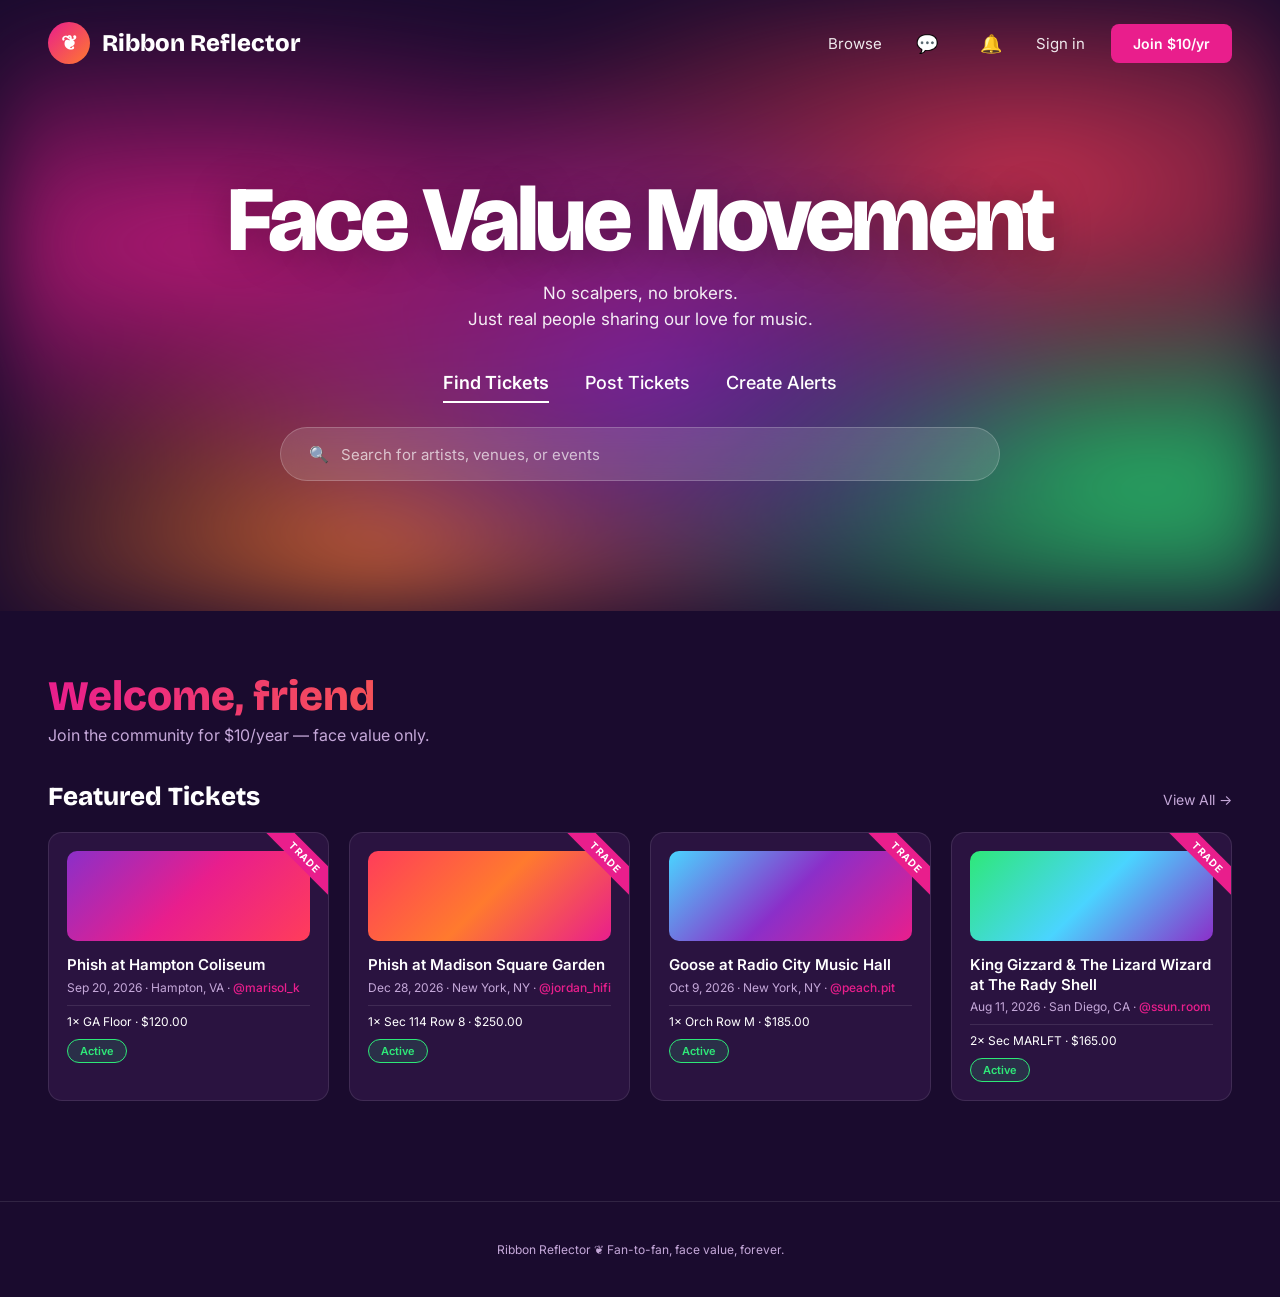
==== index.html @ a53579f6 "Fix index.html filename" ====
<!DOCTYPE html>
<html lang="en"><head><meta charset="UTF-8"><meta name="viewport" content="width=device-width,initial-scale=1">
<title>Ribbon Reflector — Face Value Movement</title>
<link href="https://fonts.googleapis.com/css2?family=Bricolage+Grotesque:wght@400;600;800&family=Inter:wght@400;500;600&display=swap" rel="stylesheet">
<link rel="stylesheet" href="styles.css">
</head><body>
<div id="app"></div>
<script src="app.js"></script>
</body></html>
---- styles.css ----
:root{--bg:#1a0b2e;--magenta:#e91e8c;--purple:#8b2fc9;--red:#ff3d5a;--orange:#ff7a2e;--green:#2ee878;--cyan:#4ad4ff;--muted:#c5a8d9;--card:#2a1340;--line:#ffffff1a}
*{box-sizing:border-box;margin:0;padding:0}
body{background:var(--bg);color:#fff;font-family:'Inter',sans-serif;min-height:100vh}
.hero-wrap{position:relative;overflow:hidden}
.hero-wrap::before{content:"";position:absolute;inset:0;background:radial-gradient(ellipse at 15% 40%,var(--magenta) 0%,transparent 45%),radial-gradient(ellipse at 50% 60%,var(--purple) 0%,transparent 50%),radial-gradient(ellipse at 80% 30%,var(--red) 0%,transparent 40%),radial-gradient(ellipse at 90% 80%,var(--green) 0%,transparent 35%),radial-gradient(ellipse at 30% 90%,var(--orange) 0%,transparent 35%);opacity:0.75;filter:blur(40px)}
header{position:relative;z-index:10;padding:22px 48px;display:flex;justify-content:space-between;align-items:center}
.logo{display:flex;align-items:center;gap:12px;font-family:'Bricolage Grotesque',sans-serif;font-weight:800;font-size:24px;cursor:pointer}
.logo-mark{width:42px;height:42px;border-radius:50%;background:linear-gradient(135deg,var(--magenta),var(--orange));display:grid;place-items:center;font-size:20px}
nav.top{display:flex;gap:26px;align-items:center;font-size:15px}
nav.top a{color:#fff;text-decoration:none;cursor:pointer;opacity:0.9}
nav.top a:hover,nav.top a.active{opacity:1;text-decoration:underline;text-underline-offset:6px}
.icon-btn{width:38px;height:38px;display:grid;place-items:center;font-size:18px;cursor:pointer}
.avatar{width:40px;height:40px;border-radius:50%;background:linear-gradient(135deg,var(--green),var(--cyan));border:2px solid #fff;cursor:pointer}
.post-btn{background:var(--magenta);color:#fff;border:none;padding:11px 22px;border-radius:8px;font-weight:600;cursor:pointer;font-family:inherit;font-size:14px}
.hero{position:relative;z-index:5;text-align:center;padding:90px 40px 130px}
.hero h1{font-family:'Bricolage Grotesque',sans-serif;font-weight:800;font-size:92px;line-height:0.95;letter-spacing:-0.04em;text-shadow:0 4px 40px rgba(0,0,0,0.3)}
.hero .tag{margin-top:18px;font-size:17px;opacity:0.92;line-height:1.5}
.hero-tabs{margin-top:40px;display:flex;justify-content:center;gap:36px;font-size:18px;font-weight:500}
.hero-tabs a{color:#fff;cursor:pointer;padding-bottom:8px;border-bottom:2px solid transparent}
.hero-tabs a.active{border-color:#fff;font-weight:600}
.search{max-width:720px;margin:24px auto 0;background:#ffffff22;backdrop-filter:blur(10px);border:1px solid #ffffff33;border-radius:999px;padding:16px 28px;display:flex;align-items:center;gap:12px}
.search input{background:transparent;border:none;outline:none;color:#fff;flex:1;font-family:inherit;font-size:15px}
.search input::placeholder{color:#ffffffaa}
.body-section{background:var(--bg);padding:60px 48px 40px;position:relative;z-index:6}
.greeting{font-family:'Bricolage Grotesque',sans-serif;font-size:42px;font-weight:800;background:linear-gradient(90deg,var(--magenta),var(--orange),var(--green));-webkit-background-clip:text;background-clip:text;color:transparent}
.greeting-sub{color:var(--muted);margin-top:4px;margin-bottom:36px}
.section-head{display:flex;justify-content:space-between;align-items:baseline;margin-bottom:20px}
.section-head h2{font-family:'Bricolage Grotesque',sans-serif;font-size:26px;font-weight:800}
.section-head a{color:var(--muted);font-size:14px;cursor:pointer}
.grid{display:grid;grid-template-columns:repeat(4,1fr);gap:20px}
.grid.g3{grid-template-columns:repeat(3,1fr)}
.card{background:var(--card);border:1px solid var(--line);border-radius:14px;padding:18px;position:relative;overflow:hidden;cursor:pointer;transition:all .2s}
.card:hover{transform:translateY(-3px);border-color:var(--magenta)}
.card .thumb{width:100%;height:90px;border-radius:10px;margin-bottom:14px;background:linear-gradient(135deg,var(--purple),var(--magenta),var(--red))}
.card:nth-child(4n+2) .thumb{background:linear-gradient(135deg,var(--red),var(--orange),var(--magenta))}
.card:nth-child(4n+3) .thumb{background:linear-gradient(135deg,var(--cyan),var(--purple),var(--magenta))}
.card:nth-child(4n) .thumb{background:linear-gradient(135deg,var(--green),var(--cyan),var(--purple))}
.ribbon{position:absolute;top:14px;right:-22px;background:var(--magenta);color:#fff;font-size:10px;font-weight:700;padding:4px 26px;transform:rotate(45deg);letter-spacing:0.1em}
.card h3{font-size:15px;font-weight:600;line-height:1.3;margin-bottom:4px}
.card .meta{font-size:12px;color:var(--muted);line-height:1.5}
.card .detail{font-size:12px;margin-top:8px;padding-top:8px;border-top:1px solid var(--line)}
.pill{display:inline-block;margin-top:10px;padding:4px 12px;border-radius:999px;font-size:11px;font-weight:600}
.pill.green{background:#2ee87822;color:var(--green);border:1px solid var(--green)}
.pill.blue{background:#4ad4ff22;color:var(--cyan);border:1px solid var(--cyan)}
.pill.red{background:#ff3d5a22;color:var(--red);border:1px solid var(--red)}
.pill.gray{background:#ffffff11;color:var(--muted);border:1px solid var(--line)}
.pill.orange{background:#ff7a2e22;color:var(--orange);border:1px solid var(--orange)}
.sub-page{padding:60px 48px;max-width:1100px;margin:0 auto}
.sub-page h2{font-family:'Bricolage Grotesque',sans-serif;font-size:48px;font-weight:800;margin-bottom:8px;background:linear-gradient(90deg,var(--magenta),var(--orange));-webkit-background-clip:text;background-clip:text;color:transparent}
.sub-page .mono{color:var(--muted);font-size:13px;margin-bottom:32px;display:block;letter-spacing:0.1em;text-transform:uppercase}
.field{margin-bottom:18px}
.field label{display:block;font-size:11px;letter-spacing:0.1em;text-transform:uppercase;margin-bottom:8px;color:var(--muted)}
.field input,.field select,.field textarea{width:100%;padding:13px 16px;background:#ffffff0a;border:1px solid var(--line);border-radius:8px;color:#fff;font-family:inherit;font-size:15px}
.field input:focus,.field select:focus,.field textarea:focus{outline:none;border-color:var(--magenta)}
.field textarea{resize:vertical;min-height:80px}
.field-row{display:grid;grid-template-columns:1fr 1fr;gap:14px}
.btn{background:var(--magenta);color:#fff;border:none;padding:13px 26px;border-radius:8px;font-family:inherit;font-size:15px;font-weight:600;cursor:pointer}
.btn:hover{background:#ff2d9a}
.btn.ghost{background:transparent;border:1px solid var(--line)}
.btn.gold{background:linear-gradient(135deg,var(--orange),var(--magenta))}
.btn.wide{width:100%}
.btn.sm{padding:8px 14px;font-size:13px}
.two-col{display:grid;grid-template-columns:1fr 1fr;gap:24px}
.panel{background:var(--card);border:1px solid var(--line);border-radius:14px;padding:24px}
.panel h4{font-size:11px;letter-spacing:0.1em;text-transform:uppercase;color:var(--magenta);margin-bottom:14px}
.status{display:grid;grid-template-columns:repeat(4,1fr);gap:10px;margin:24px 0}
.status-step{text-align:center;padding:16px 10px;border-radius:10px;background:var(--card);border:1px solid var(--line);font-size:13px}
.status-step.done{background:linear-gradient(135deg,var(--magenta),var(--purple));border-color:transparent}
.status-step.active{background:linear-gradient(135deg,var(--orange),var(--red));border-color:transparent}
.status-step .mono{display:block;font-size:10px;opacity:0.8;margin-bottom:4px}
.msg{padding:11px 15px;margin-bottom:10px;max-width:75%;font-size:14px;border-radius:14px}
.msg.them{background:#ffffff11}
.msg.me{background:var(--magenta);margin-left:auto}
.chat-input{display:flex;gap:10px;margin-top:14px}
.chat-input input{flex:1;padding:12px 16px;background:#ffffff0a;border:1px solid var(--line);border-radius:999px;color:#fff;font-family:inherit}
.notice{padding:14px 18px;background:linear-gradient(90deg,#e91e8c22,#ff7a2e22);border:1px solid var(--magenta);border-radius:10px;font-size:13px;margin-bottom:20px}
.actions{margin-top:28px;display:flex;gap:12px;flex-wrap:wrap}
.stars{font-size:30px;color:var(--orange);cursor:pointer;letter-spacing:4px;margin:12px 0}
.review-card{background:var(--card);border:1px solid var(--line);border-radius:12px;padding:22px;margin-bottom:14px}
.review-card .stars-static{color:var(--orange);font-size:15px;margin:6px 0 10px}
.review-card p{font-size:14px;color:var(--muted);font-style:italic;line-height:1.5}
footer{text-align:center;padding:40px;color:var(--muted);font-size:12px;border-top:1px solid var(--line);margin-top:60px}
.auth{max-width:460px;margin:60px auto;background:var(--card);border:1px solid var(--line);border-radius:16px;padding:40px}
.auth h2{font-size:38px;margin-bottom:6px}
.auth p.lead{color:var(--muted);font-size:14px;margin-bottom:24px}
.auth-switch{text-align:center;margin-top:18px;color:var(--muted);font-size:13px}
.auth-switch a{color:var(--magenta);cursor:pointer;font-weight:600}
.checkout-grid{display:grid;grid-template-columns:1.3fr 1fr;gap:28px;margin-top:20px}
.plan-card{background:linear-gradient(135deg,#e91e8c33,#ff7a2e22);border:1px solid var(--magenta);border-radius:16px;padding:28px}
.plan-card h3{font-family:'Bricolage Grotesque';font-size:26px;font-weight:800;margin-bottom:6px}
.plan-card .price{font-family:'Bricolage Grotesque';font-size:56px;font-weight:800;margin:14px 0 6px;line-height:1}
.plan-card .price small{font-size:16px;font-weight:400;color:var(--muted)}
.plan-card ul{list-style:none;margin-top:18px;padding:0}
.plan-card li{padding:8px 0;font-size:14px;border-top:1px solid var(--line)}
.plan-card li::before{content:"✦ ";color:var(--orange)}
.card-brand{display:flex;justify-content:space-between;align-items:center;margin-bottom:14px}
.card-brand .mono{color:var(--muted);font-size:11px;letter-spacing:0.15em;text-transform:uppercase}
.stripe-logo{font-family:'Bricolage Grotesque';font-weight:800;color:#635bff;background:#fff;padding:3px 10px;border-radius:4px;font-size:12px}
.tabs{display:flex;gap:4px;border-bottom:1px solid var(--line);margin-bottom:30px;overflow-x:auto}
.tab{padding:14px 22px;background:transparent;border:none;color:var(--muted);font-family:inherit;font-size:14px;font-weight:600;cursor:pointer;border-bottom:2px solid transparent;white-space:nowrap}
.tab.active{color:#fff;border-color:var(--magenta)}
.empty{text-align:center;padding:60px 20px;color:var(--muted);border:1px dashed var(--line);border-radius:14px}
.empty h3{color:#fff;margin-bottom:8px;font-family:'Bricolage Grotesque';font-size:22px}
.list-row{background:var(--card);border:1px solid var(--line);border-radius:12px;padding:20px;margin-bottom:12px;display:flex;justify-content:space-between;align-items:center;gap:20px}
.list-row .info{flex:1}
.list-row h4{font-size:16px;font-weight:600;margin-bottom:4px}
.list-row .sub{color:var(--muted);font-size:13px}
.upload{border:2px dashed var(--line);border-radius:12px;padding:30px;text-align:center;cursor:pointer;transition:border-color .2s;background:#ffffff05}
.upload:hover{border-color:var(--magenta)}
.upload.has-file{border-color:var(--green);border-style:solid}
.upload .icon{font-size:36px;margin-bottom:8px}
.upload p{color:var(--muted);font-size:13px}
.upload strong{color:#fff}
/* Filter bar */
.filter-bar{display:flex;gap:10px;flex-wrap:wrap;background:var(--card);border:1px solid var(--line);border-radius:14px;padding:14px;margin-bottom:24px;align-items:center}
.filter-bar input,.filter-bar select{background:#ffffff0a;border:1px solid var(--line);border-radius:8px;color:#fff;padding:10px 14px;font-family:inherit;font-size:14px;min-width:120px}
.filter-bar input.search-big{flex:1;min-width:200px}
.filter-bar input:focus,.filter-bar select:focus{outline:none;border-color:var(--magenta)}
.filter-bar .clear{color:var(--muted);cursor:pointer;font-size:13px;padding:8px 12px}
.filter-bar .clear:hover{color:#fff}
.result-count{color:var(--muted);font-size:13px;margin-bottom:14px}
/* Profile */
.profile-hero{background:linear-gradient(135deg,var(--purple),var(--magenta),var(--orange));border-radius:18px;padding:40px;display:flex;gap:28px;align-items:center;margin-bottom:32px;position:relative;overflow:hidden}
.profile-hero::after{content:"";position:absolute;inset:0;background:radial-gradient(circle at 80% 20%,var(--cyan) 0%,transparent 50%);opacity:0.4;pointer-events:none}
.profile-avatar{width:120px;height:120px;border-radius:50%;background:linear-gradient(135deg,var(--green),var(--cyan));border:4px solid #fff;flex-shrink:0;position:relative;z-index:1;display:grid;place-items:center;font-family:'Bricolage Grotesque';font-size:48px;font-weight:800;color:var(--bg)}
.profile-meta{position:relative;z-index:1;flex:1}
.profile-meta h1{font-family:'Bricolage Grotesque';font-size:42px;font-weight:800;margin-bottom:4px}
.profile-meta .handle-sub{color:#ffffffcc;font-size:14px;margin-bottom:14px}
.stat-row{display:flex;gap:24px;flex-wrap:wrap;margin-top:14px}
.stat{background:#00000033;backdrop-filter:blur(6px);padding:10px 18px;border-radius:10px;border:1px solid #ffffff33}
.stat .num{font-family:'Bricolage Grotesque';font-size:24px;font-weight:800;display:block;line-height:1}
.stat .lbl{font-size:11px;color:#ffffffcc;text-transform:uppercase;letter-spacing:0.1em;margin-top:2px;display:block}
.trust-bar{display:flex;align-items:center;gap:12px;margin-top:14px;position:relative;z-index:1}
.trust-track{flex:1;height:10px;background:#00000055;border-radius:5px;overflow:hidden;max-width:260px}
.trust-fill{height:100%;background:linear-gradient(90deg,var(--green),var(--cyan));border-radius:5px}
.trust-label{font-size:13px;font-weight:600}
.profile-section{margin-top:32px}
.profile-section h3{font-family:'Bricolage Grotesque';font-size:22px;font-weight:800;margin-bottom:14px}
.handle-link{color:var(--magenta);cursor:pointer;text-decoration:none;font-weight:500}
.handle-link:hover{text-decoration:underline}
@media(max-width:800px){.profile-hero{flex-direction:column;text-align:center;padding:28px 20px}.profile-avatar{width:90px;height:90px;font-size:36px}}
/* Notifications */
.bell-wrap{position:relative}
.bell-badge{position:absolute;top:-2px;right:-2px;background:var(--red);color:#fff;font-size:10px;font-weight:700;min-width:18px;height:18px;border-radius:9px;display:grid;place-items:center;padding:0 5px;border:2px solid var(--bg);font-family:inherit}
.notif-overlay{position:fixed;inset:0;z-index:100;background:#00000066;backdrop-filter:blur(4px)}
.notif-panel{position:fixed;top:80px;right:48px;width:400px;max-width:calc(100vw - 40px);max-height:70vh;background:var(--card);border:1px solid var(--line);border-radius:16px;box-shadow:0 20px 60px #00000088;z-index:101;overflow:hidden;display:flex;flex-direction:column}
.notif-head{padding:18px 22px;border-bottom:1px solid var(--line);display:flex;justify-content:space-between;align-items:center}
.notif-head h3{font-family:'Bricolage Grotesque';font-size:18px;font-weight:800}
.notif-head .mark{color:var(--magenta);font-size:12px;cursor:pointer;background:none;border:none;font-family:inherit}
.notif-list{overflow-y:auto;flex:1}
.notif-item{padding:16px 22px;border-bottom:1px solid var(--line);cursor:pointer;display:flex;gap:12px;transition:background .15s}
.notif-item:hover{background:#ffffff08}
.notif-item.unread{background:linear-gradient(90deg,#e91e8c11,transparent)}
.notif-item.unread::before{content:"";width:8px;height:8px;border-radius:50%;background:var(--magenta);margin-top:6px;flex-shrink:0}
.notif-item.read::before{content:"";width:8px;flex-shrink:0}
.notif-body{flex:1;min-width:0}
.notif-body .text{font-size:14px;line-height:1.4;margin-bottom:4px}
.notif-body .time{font-size:11px;color:var(--muted);text-transform:uppercase;letter-spacing:0.08em}
.notif-icon{font-size:20px;flex-shrink:0}
/* Dispute */
.dispute-banner{background:linear-gradient(90deg,#ff3d5a22,#ff7a2e22);border:1px solid var(--red);border-radius:12px;padding:16px 20px;margin-bottom:20px;display:flex;gap:14px;align-items:flex-start}
.dispute-banner .icon{font-size:24px}
.dispute-banner h4{font-family:'Bricolage Grotesque';color:var(--red);font-size:16px;font-weight:700;margin-bottom:4px}
.dispute-banner p{font-size:13px;color:var(--muted);line-height:1.5}
.radio-group{display:flex;flex-direction:column;gap:8px}
.radio-opt{padding:14px 16px;border:1px solid var(--line);border-radius:10px;cursor:pointer;transition:all .15s;background:#ffffff05}
.radio-opt:hover{border-color:var(--magenta)}
.radio-opt.selected{border-color:var(--red);background:#ff3d5a11}
.radio-opt strong{display:block;font-size:14px;margin-bottom:2px}
.radio-opt span{font-size:12px;color:var(--muted)}
@media(max-width:800px){.grid{grid-template-columns:repeat(2,1fr)}.two-col,.checkout-grid,.field-row{grid-template-columns:1fr}.hero h1{font-size:54px}.sub-page h2{font-size:34px}header{padding:16px 20px;flex-wrap:wrap;gap:12px}nav.top{gap:14px}.sub-page,.body-section{padding:30px 20px}.status{grid-template-columns:repeat(2,1fr)}}
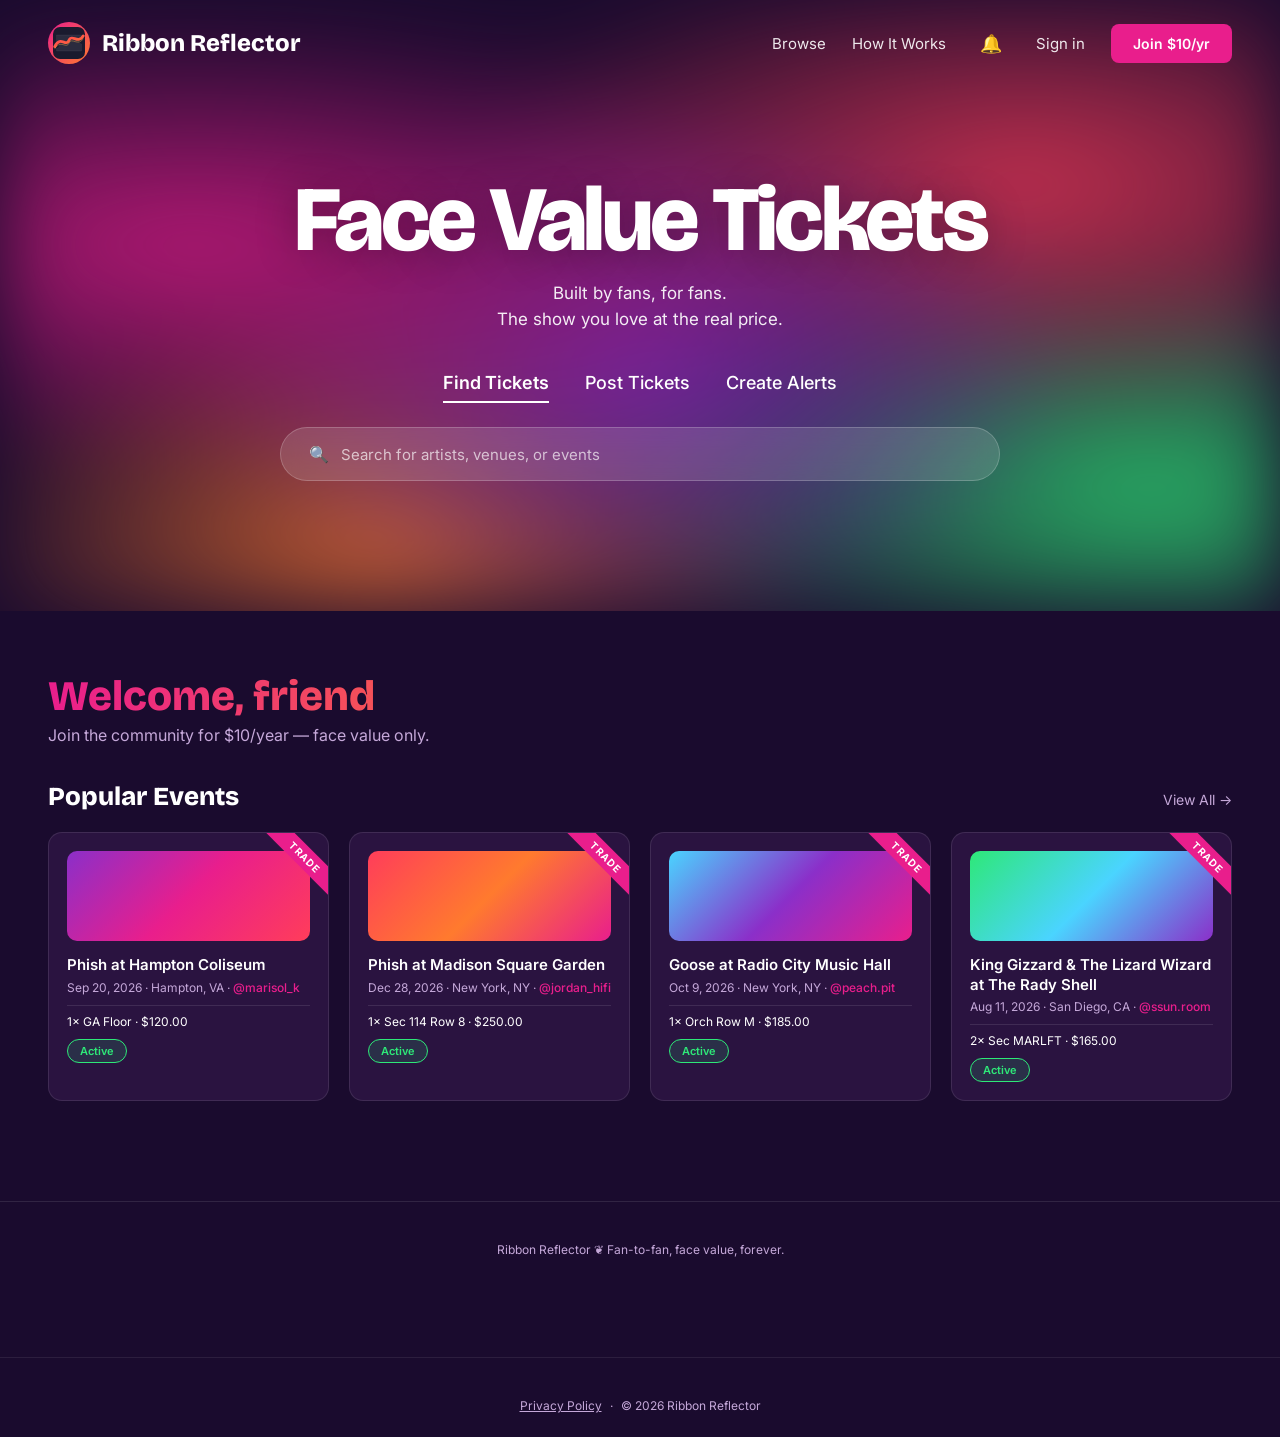
==== commit 319df90b: "New A2 logo: favicon, app icons, inline SVG header mark" ====
--- a/index.html
+++ b/index.html
@@ -1,6 +1,11 @@
 <!DOCTYPE html>
 <html lang="en"><head><meta charset="UTF-8"><meta name="viewport" content="width=device-width,initial-scale=1">
 <title>Ribbon Reflector — Face Value Movement</title>
+<link rel="icon" type="image/svg+xml" href="favicon.svg">
+<link rel="icon" type="image/x-icon" href="favicon.ico">
+<link rel="apple-touch-icon" sizes="180x180" href="apple-touch-icon.png">
+<link rel="manifest" href="manifest.json">
+<meta name="theme-color" content="#1a1a2e">
 <link href="https://fonts.googleapis.com/css2?family=Bricolage+Grotesque:wght@400;600;800&family=Inter:wght@400;500;600&display=swap" rel="stylesheet">
 <link rel="stylesheet" href="styles.css">
 </head><body>
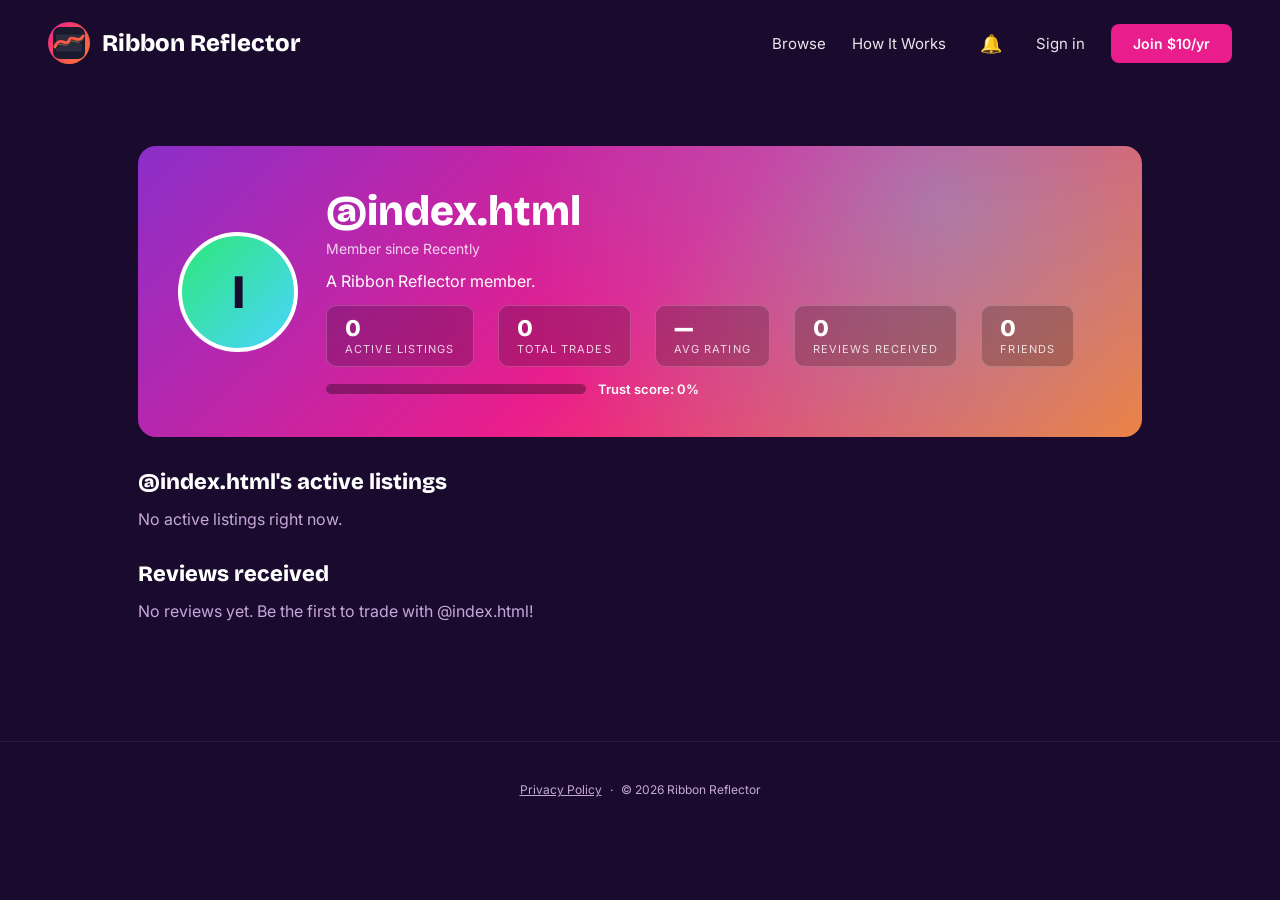
==== commit 13359014: "Change title to Face Value Tickets" ====
--- a/index.html
+++ b/index.html
@@ -1,6 +1,6 @@
 <!DOCTYPE html>
 <html lang="en"><head><meta charset="UTF-8"><meta name="viewport" content="width=device-width,initial-scale=1">
-<title>Ribbon Reflector — Face Value Movement</title>
+<title>Ribbon Reflector — Face Value Tickets</title>
 <link rel="icon" type="image/svg+xml" href="favicon.svg">
 <link rel="icon" type="image/x-icon" href="favicon.ico">
 <link rel="apple-touch-icon" sizes="180x180" href="apple-touch-icon.png">
--- a/styles.css
+++ b/styles.css
@@ -1,8 +1,31 @@
 :root{--bg:#1a0b2e;--magenta:#e91e8c;--purple:#8b2fc9;--red:#ff3d5a;--orange:#ff7a2e;--green:#2ee878;--cyan:#4ad4ff;--muted:#c5a8d9;--card:#2a1340;--line:#ffffff1a}
 *{box-sizing:border-box;margin:0;padding:0}
 body{background:var(--bg);color:#fff;font-family:'Inter',sans-serif;min-height:100vh}
-.hero-wrap{position:relative;overflow:hidden}
-.hero-wrap::before{content:"";position:absolute;inset:0;background:radial-gradient(ellipse at 15% 40%,var(--magenta) 0%,transparent 45%),radial-gradient(ellipse at 50% 60%,var(--purple) 0%,transparent 50%),radial-gradient(ellipse at 80% 30%,var(--red) 0%,transparent 40%),radial-gradient(ellipse at 90% 80%,var(--green) 0%,transparent 35%),radial-gradient(ellipse at 30% 90%,var(--orange) 0%,transparent 35%);opacity:0.75;filter:blur(40px)}
+.hero-wrap{position:relative;overflow:hidden;background:#0a0a14}
+.hero-wrap::before{content:"";position:absolute;left:0;top:0;width:50%;height:100%;background:
+  conic-gradient(from 200deg at 100% -10%,transparent 0deg,rgba(130,60,255,0.7) 4deg,transparent 8deg),
+  conic-gradient(from 218deg at 100% -10%,transparent 0deg,rgba(60,200,160,0.6) 3deg,transparent 7deg),
+  conic-gradient(from 235deg at 100% -10%,transparent 0deg,rgba(90,40,220,0.55) 4deg,transparent 9deg),
+  conic-gradient(from 252deg at 100% -10%,transparent 0deg,rgba(160,80,255,0.5) 3deg,transparent 6deg),
+  conic-gradient(from 270deg at 100% -10%,transparent 0deg,rgba(200,180,255,0.35) 2deg,transparent 5deg),
+  conic-gradient(from 185deg at 100% -10%,transparent 0deg,rgba(60,180,140,0.45) 3deg,transparent 7deg),
+  radial-gradient(ellipse at 80% 90%,rgba(60,200,160,0.2) 0%,transparent 50%),
+  radial-gradient(ellipse at 60% 90%,rgba(100,60,220,0.2) 0%,transparent 50%);
+  opacity:1}
+.hero-wrap .hero-mirror{position:absolute;right:0;top:0;width:50%;height:100%;background:
+  conic-gradient(from 200deg at 100% -10%,transparent 0deg,rgba(130,60,255,0.7) 4deg,transparent 8deg),
+  conic-gradient(from 218deg at 100% -10%,transparent 0deg,rgba(60,200,160,0.6) 3deg,transparent 7deg),
+  conic-gradient(from 235deg at 100% -10%,transparent 0deg,rgba(90,40,220,0.55) 4deg,transparent 9deg),
+  conic-gradient(from 252deg at 100% -10%,transparent 0deg,rgba(160,80,255,0.5) 3deg,transparent 6deg),
+  conic-gradient(from 270deg at 100% -10%,transparent 0deg,rgba(200,180,255,0.35) 2deg,transparent 5deg),
+  conic-gradient(from 185deg at 100% -10%,transparent 0deg,rgba(60,180,140,0.45) 3deg,transparent 7deg),
+  radial-gradient(ellipse at 80% 90%,rgba(60,200,160,0.2) 0%,transparent 50%),
+  radial-gradient(ellipse at 60% 90%,rgba(100,60,220,0.2) 0%,transparent 50%);
+  transform:scaleX(-1);opacity:1}
+.hero-wrap::after{content:"";position:absolute;inset:0;background:
+  radial-gradient(ellipse at 50% 110%,rgba(20,10,40,0.9) 0%,transparent 70%),
+  radial-gradient(ellipse at 50% 50%,transparent 30%,rgba(10,10,20,0.4) 100%);
+  pointer-events:none}
 header{position:relative;z-index:10;padding:22px 48px;display:flex;justify-content:space-between;align-items:center}
 .logo{display:flex;align-items:center;gap:12px;font-family:'Bricolage Grotesque',sans-serif;font-weight:800;font-size:24px;cursor:pointer}
 .logo-mark{width:42px;height:42px;border-radius:50%;background:linear-gradient(135deg,var(--magenta),var(--orange));display:grid;place-items:center;font-size:20px}
